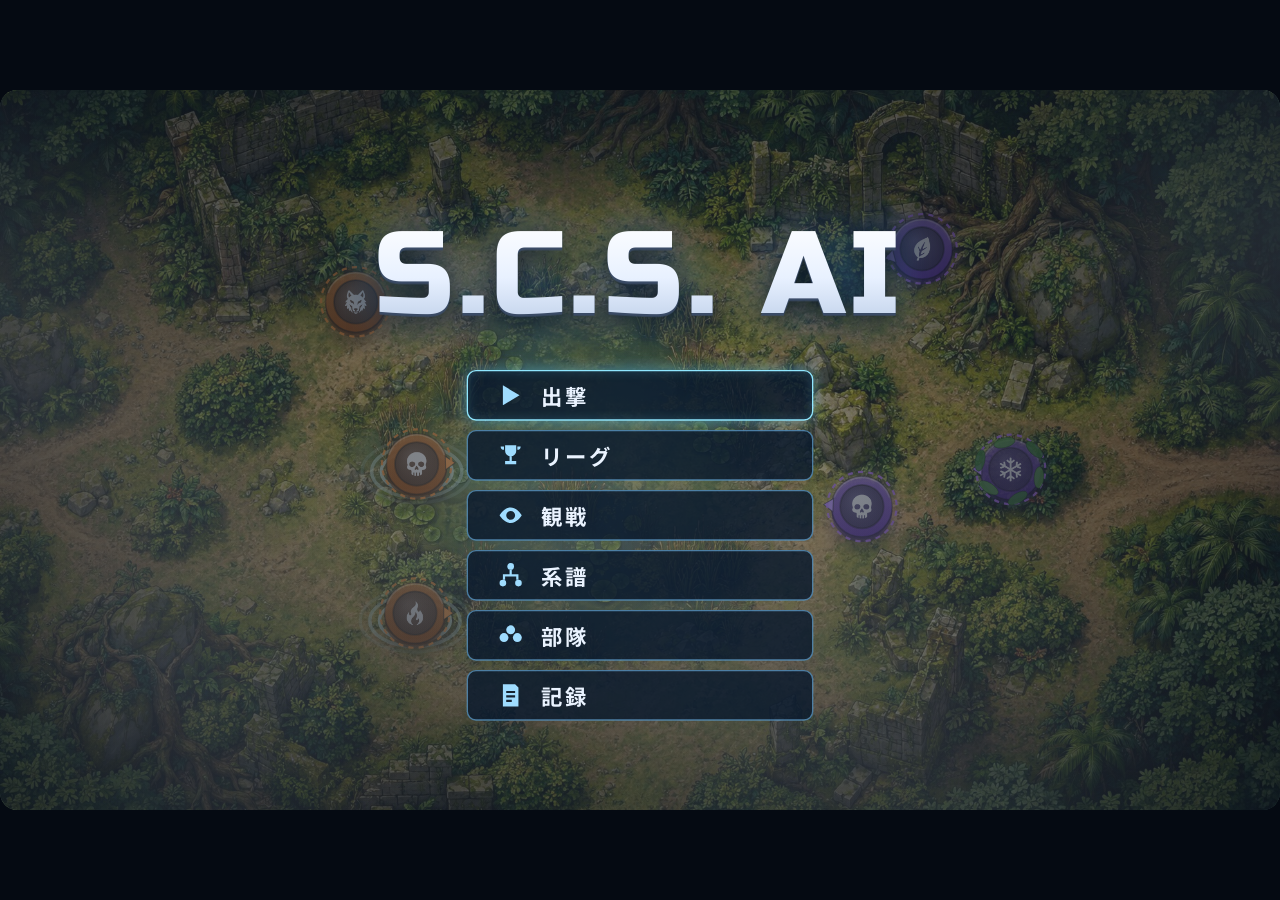
==== index.html @ 1fdadc99 "v2: 画面の検品（士気の欄の切れ・リーグに戻った時のスクロール・出撃準備にタイトルへ）build 1012o Co-Authored-By: Claude Fable 5.1 <noreply@an" ====
<!doctype html>
<html lang="ja">
<!-- 自動生成：tools/make_root.js（元は v2/index.html）。直接直さない -->
<head>
<meta charset="utf-8">
<script>if (/[?&]r=/.test(location.search)) location.replace("classic.html" + location.search);</script>
<base href="v2/">
<link rel="manifest" href="../manifest.webmanifest">
<meta name="viewport" content="width=device-width,initial-scale=1">
<title>S.C.S. AI</title>
<!-- v2（Obsidian [[v2ゲーム設計]]）。戦闘エンジンは js/squad3.js（旧版の js/squad.js から分けた v2 用。Obsidian [[AI思考エンジン設計]]） -->
<link rel="preconnect" href="https://fonts.googleapis.com">
<link rel="preconnect" href="https://fonts.gstatic.com" crossorigin>
<link rel="stylesheet" href="https://fonts.googleapis.com/css2?family=Russo+One&family=Noto+Sans+JP:wght@500;700;900&display=swap" media="print" onload="this.media='all'">
<link rel="stylesheet" href="v2.css?b=1012o">
</head>
<body>
<div id="stage">

  <!-- タイトル -->
  <section id="scTitle" class="sc on">
    <canvas class="cv-full" id="cvTitle"></canvas>
    <div class="dim"></div>
    <div class="t-logo">S.C.S. AI</div>
    <nav class="t-menu">
      <button class="mbtn hot" data-go="prep"><span class="ic ic-go"></span>出撃</button>
      <button class="mbtn" data-go="league"><span class="ic ic-league"></span>リーグ</button>
      <button class="mbtn" data-go="spec"><span class="ic ic-eye"></span>観戦</button>
      <button class="mbtn" data-go="line"><span class="ic ic-line"></span>系譜</button>
      <button class="mbtn" data-go="squad"><span class="ic ic-squad"></span>部隊</button>
      <button class="mbtn" data-go="records"><span class="ic ic-rec"></span>記録</button>
    </nav>
  </section>

  <!-- 部隊 -->
  <section id="scSquad" class="sc">
    <div class="bgmap"></div>
    <header class="hd"><span class="hd-logo">S.C.S. AI</span><span class="hd-title">部隊</span></header>
    <div class="sq-cards" id="sqCards"></div>
    <div class="foot">
      <button class="btn" data-go="title">タイトルへ</button>
      <button class="btn hot" id="sqNext" data-go="prep">出撃準備へ</button>
    </div>
  </section>

  <!-- 性格を決める（キービジュ案8-1＋8-2の一行） -->
  <section id="scEdit" class="sc">
    <div class="bgmap"></div>
    <header class="hd"><span class="hd-logo">S.C.S. AI</span></header>
    <div class="pnl ed-left">
      <canvas id="cvCore"></canvas>
      <button class="emb-btn" id="edEmb" title="紋章"><svg viewBox="0 0 48 48"><path d="M24 6 L39 12 V24 C39 33 32 39 24 42 C16 39 9 33 9 24 V12 Z"/><path d="M17 24 L22 29 L31 19"/></svg></button>
      <div class="emb-pick" id="edPick"></div>
      <input class="ed-name" id="edName" maxlength="10" spellcheck="false" autocomplete="off">
      <div class="ed-body">
        <div class="ed-hp"><span>HP</span><b id="edHp">0</b></div>
        <div class="ed-weaps weaps" id="edWeaps"></div>
      </div>
    </div>
    <div class="pnl ed-right" id="edRows"></div>
    <div class="foot foot-ed"><button class="btn" data-go="squad">部隊へ戻る</button></div>
  </section>

  <!-- 出撃準備 -->
  <section id="scPrep" class="sc">
    <div class="bgmap"></div>
    <header class="hd"><span class="hd-logo">S.C.S. AI</span><span class="hd-title">出撃準備</span></header>
    <div class="pnl pr-list" id="rvList"></div>
    <div class="pnl pr-detail">
      <div class="rv-head"><div class="rv-name" id="rvName"></div><div class="rv-rec" id="rvRec"></div></div>
      <div class="rv-flavor" id="rvFlavor"></div>
      <div class="rv-tokens" id="rvTokens"></div>
      <div class="rv-scout" id="rvScout"></div>
      <div class="pr-row pr-arena"><div class="pr-lbl">戦場</div><div class="acards" id="pArena"></div></div>
      <div class="pr-row pr-form"><div class="pr-lbl">隊形</div><div class="chips fchips" id="pForm"></div><div class="place" id="pPlace"></div></div>
    </div>
    <div class="foot">
      <button class="btn" data-go="title">タイトルへ</button>
      <button class="btn" data-go="squad">部隊へ</button>
      <button class="btn hot big" id="pGo">送り出す</button>
    </div>
  </section>

  <!-- リーグ（あなた＋ライバル7部隊の総当たり）-->
  <section id="scLeague" class="sc">
    <div class="bgmap"></div>
    <header class="hd"><span class="hd-logo">S.C.S. AI</span><span class="hd-title">リーグ</span><span class="lg-season" id="lgSeason"></span></header>
    <div class="pnl lg-table" id="lgTable"></div>
    <div class="pnl lg-side" id="lgSide"></div>
    <div class="foot">
      <button class="btn" data-go="title">タイトルへ</button>
      <button class="btn" data-go="squad">部隊へ</button>
      <button class="btn hot big" id="lgGo">試合へ</button>
    </div>
  </section>

  <!-- 系譜（12体の世代交代を眺める）-->
  <section id="scLine" class="sc">
    <div class="bgmap"></div>
    <header class="hd"><span class="hd-logo">S.C.S. AI</span><span class="hd-title">系譜</span><span class="ln-gen" id="lnGen"></span></header>
    <div class="pnl ln-tree" id="lnTree"><canvas id="cvTree"></canvas><div class="ln-pop" id="lnPop"></div></div>
    <div class="pnl ln-blood" id="lnBlood"></div>
    <div class="foot">
      <button class="btn" data-go="title">タイトルへ</button>
      <button class="btn sm" id="lnReset">最初から</button>
      <button class="btn sm" id="lnFive">×5</button>
      <button class="btn hot big" id="lnNext">次の世代へ</button>
    </div>
  </section>

  <!-- 観戦の準備（ライバル同士・記録に残らない）-->
  <section id="scSpec" class="sc">
    <div class="bgmap"></div>
    <header class="hd"><span class="hd-logo">S.C.S. AI</span><span class="hd-title">観戦</span></header>
    <div class="pnl sp-side sp-a" id="spA"></div>
    <div class="sp-vs">VS</div>
    <div class="pnl sp-side sp-b" id="spB"></div>
    <div class="pnl sp-opt">
      <div class="pr-lbl">戦場</div><div class="acards sp-arenas" id="sArena"></div>
    </div>
    <div class="foot">
      <button class="btn" data-go="title">タイトルへ</button>
      <button class="btn hot big" id="sGo">観戦する</button>
    </div>
  </section>

  <!-- 観戦 -->
  <section id="scWatch" class="sc">
    <div class="w-side"></div>
    <canvas id="cvWatch"></canvas>
    <div class="glass"></div>
    <header class="w-logo"><div class="w-logo-main">S.C.S. AI</div></header>
    <div class="pnl w-battle"><div class="w-vs" id="wVs"></div><div class="w-sub" id="wSub"></div></div>
    <div class="pnl w-hud"><div class="hu-turn">ターン<b id="cT">0</b></div><div class="hu-row" id="huP"></div><div class="hu-row" id="huC"></div></div>
    <div class="pnl w-mini"><canvas id="cvMini"></canvas></div>
    <div class="pnl w-btns">
      <button id="wPause" class="bt bt-cyan" title="一時停止"><svg viewBox="0 0 48 48"><path id="icPause" d="M17 13 V35 M31 13 V35"/></svg></button>
      <button id="wSpeed" class="bt bt-red" title="速度"><span id="wSpd">×1</span></button>
      <button id="wBub" class="bt bt-blue on" title="吹き出し"><svg viewBox="0 0 48 48"><path d="M10 12 H38 V30 H24 L16 37 V30 H10 Z"/><path d="M20 19 H28 M24 19 V24"/></svg></button>
      <button id="wFocus" class="bt bt-ice" title="注目を切り替える"><svg viewBox="0 0 48 48"><circle cx="24" cy="24" r="11"/><path d="M24 6 V14 M24 34 V42 M6 24 H14 M34 24 H42"/></svg></button>
      <button id="wSkip" class="bt bt-gold" title="結果へ"><svg viewBox="0 0 48 48"><path d="M12 13 L26 24 L12 35 Z M26 13 L40 24 L26 35 Z"/></svg></button>
    </div>
    <div class="pnl w-focus">
      <div class="tk tk-lg" id="fTk"><img alt=""></div>
      <div class="f-mid">
        <div class="f-name"><span id="fName">—</span><small id="fWord"></small></div>
        <div class="bar"><i class="hp" id="fHp"></i><em id="fHpT"></em></div>
        <div class="f-why" id="fWhy"></div>
      </div>
      <div class="f-act" id="fAct">待機</div>
    </div>
    <div class="pnl w-think" id="wThink"></div>
    <div class="w-end" id="wEnd"><div class="w-end-main" id="wEndMain"></div></div>
  </section>

  <!-- 結果とハイライト -->
  <section id="scResult" class="sc">
    <div class="bgmap"></div>
    <header class="hd"><span class="hd-logo">S.C.S. AI</span></header>
    <div class="rs-banner" id="rsBanner"></div>
    <div class="rs-verdict" id="rsVerdict"></div>
    <div class="rs-cards" id="rsCards"></div>
    <div class="pnl rs-strip" id="rsStrip"></div>
    <div class="pnl rs-after" id="rsAfter"></div>
    <div class="foot">
      <button class="btn" data-go="title">タイトルへ</button>
      <button class="btn" data-go="squad">部隊へ</button>
      <button class="btn hot" id="rsAgain">もう一度</button>
    </div>
  </section>

  <!-- なぜ、そう動いた？ -->
  <section id="scWhy" class="sc">
    <div class="bgmap"></div>
    <header class="hd why-hd"><span class="why-bar"></span><span class="why-title">なぜ、そう動いた？</span><span class="hd-logo r">S.C.S. AI</span></header>
    <div class="pnl why-map"><canvas id="cvWhy"></canvas></div>
    <div class="pnl why-side" id="whySide"></div>
    <div class="pnl why-tl">
      <button class="bt bt-cyan sm" id="whyPlay"><svg viewBox="0 0 48 48"><path id="icWhyPlay" d="M16 12 L36 24 L16 36 Z"/></svg></button>
      <input type="range" id="whyRange" min="0" max="1" value="0">
      <div class="why-turn" id="whyTurn"></div>
      <button class="btn" id="whyBack">結果へ戻る</button>
    </div>
  </section>

  <!-- 記録 -->
  <section id="scRecords" class="sc">
    <div class="bgmap"></div>
    <header class="hd"><span class="hd-logo">S.C.S. AI</span><span class="hd-title">記録</span></header>
    <div class="pnl rec-table" id="recTable"></div>
    <div class="foot"><button class="btn" data-go="title">タイトルへ</button></div>
  </section>

</div>

<script src="../js/rng.js"></script>
<script src="../js/data.js"></script>
<script src="../js/derive.js"></script>
<script src="js/squad3.js?b=1012o"></script>
<script src="js/world.js?b=1012o"></script>
<script src="js/store.js?b=1012o"></script>
<script src="js/board.js?b=1012o"></script>
<script src="js/runner.js?b=1012o"></script>
<script src="js/insight.js?b=1012o"></script>
<script src="js/mind.js?b=1012o"></script>
<script src="js/league.js?b=1012o"></script>
<script src="js/lineage2.js?b=1012o"></script>
<script src="js/app.js?b=1012o"></script>
<script>if ("serviceWorker" in navigator && /^https?:/.test(location.protocol)) navigator.serviceWorker.register("../sw.js", { scope: "../" }).catch(function () {});</script>
</body>
</html>
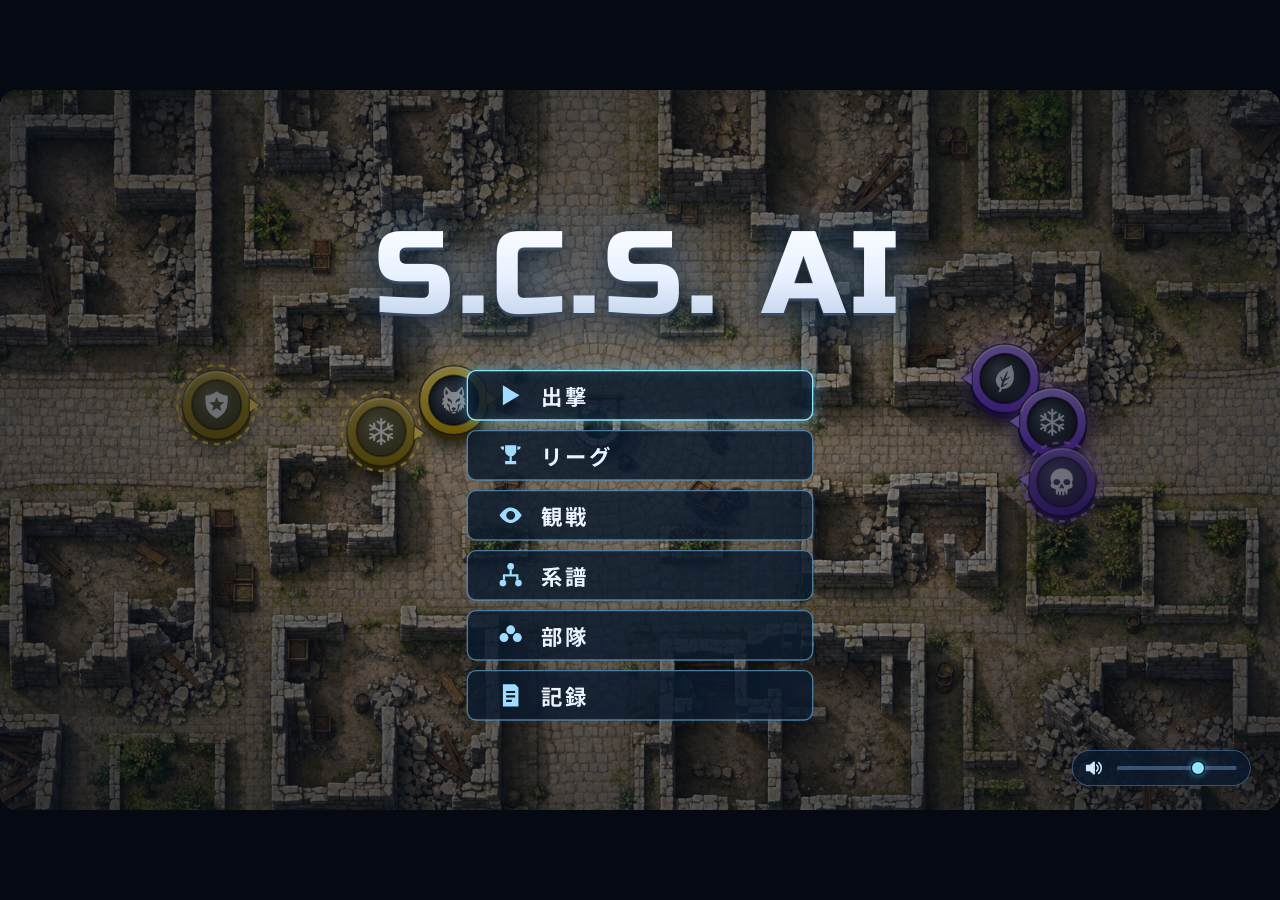
==== commit 468c8f31: "v2: 曲とジングルの再生の仕組み（画面ごとの曲・戦場ごとの観戦曲・結果のジングル・音量）build 1012p Co-Authored-By: Claude Fable 5.1 <noreply@a" ====
--- a/index.html
+++ b/index.html
@@ -12,7 +12,7 @@
 <link rel="preconnect" href="https://fonts.googleapis.com">
 <link rel="preconnect" href="https://fonts.gstatic.com" crossorigin>
 <link rel="stylesheet" href="https://fonts.googleapis.com/css2?family=Russo+One&family=Noto+Sans+JP:wght@500;700;900&display=swap" media="print" onload="this.media='all'">
-<link rel="stylesheet" href="v2.css?b=1012o">
+<link rel="stylesheet" href="v2.css?b=1012p">
 </head>
 <body>
 <div id="stage">
@@ -30,6 +30,10 @@
       <button class="mbtn" data-go="squad"><span class="ic ic-squad"></span>部隊</button>
       <button class="mbtn" data-go="records"><span class="ic ic-rec"></span>記録</button>
     </nav>
+    <div class="t-vol" id="tVol">
+      <button class="vmute" id="volMute" aria-label="音量"><svg viewBox="0 0 24 24" width="30" height="30"><path class="vsp" d="M4 9v6h4l5 4V5L8 9H4z"/><path class="vw1" d="M16 8.5a4.5 4.5 0 0 1 0 7"/><path class="vw2" d="M18.5 5.5a8.5 8.5 0 0 1 0 13"/><path class="vx" d="M16 9l5 6M21 9l-5 6"/></svg></button>
+      <input type="range" id="volRange" min="0" max="100" step="1">
+    </div>
   </section>
 
   <!-- 部隊 -->
@@ -196,16 +200,17 @@
 <script src="../js/rng.js"></script>
 <script src="../js/data.js"></script>
 <script src="../js/derive.js"></script>
-<script src="js/squad3.js?b=1012o"></script>
-<script src="js/world.js?b=1012o"></script>
-<script src="js/store.js?b=1012o"></script>
-<script src="js/board.js?b=1012o"></script>
-<script src="js/runner.js?b=1012o"></script>
-<script src="js/insight.js?b=1012o"></script>
-<script src="js/mind.js?b=1012o"></script>
-<script src="js/league.js?b=1012o"></script>
-<script src="js/lineage2.js?b=1012o"></script>
-<script src="js/app.js?b=1012o"></script>
+<script src="js/squad3.js?b=1012p"></script>
+<script src="js/world.js?b=1012p"></script>
+<script src="js/store.js?b=1012p"></script>
+<script src="js/audio.js?b=1012p"></script>
+<script src="js/board.js?b=1012p"></script>
+<script src="js/runner.js?b=1012p"></script>
+<script src="js/insight.js?b=1012p"></script>
+<script src="js/mind.js?b=1012p"></script>
+<script src="js/league.js?b=1012p"></script>
+<script src="js/lineage2.js?b=1012p"></script>
+<script src="js/app.js?b=1012p"></script>
 <script>if ("serviceWorker" in navigator && /^https?:/.test(location.protocol)) navigator.serviceWorker.register("../sw.js", { scope: "../" }).catch(function () {});</script>
 </body>
 </html>
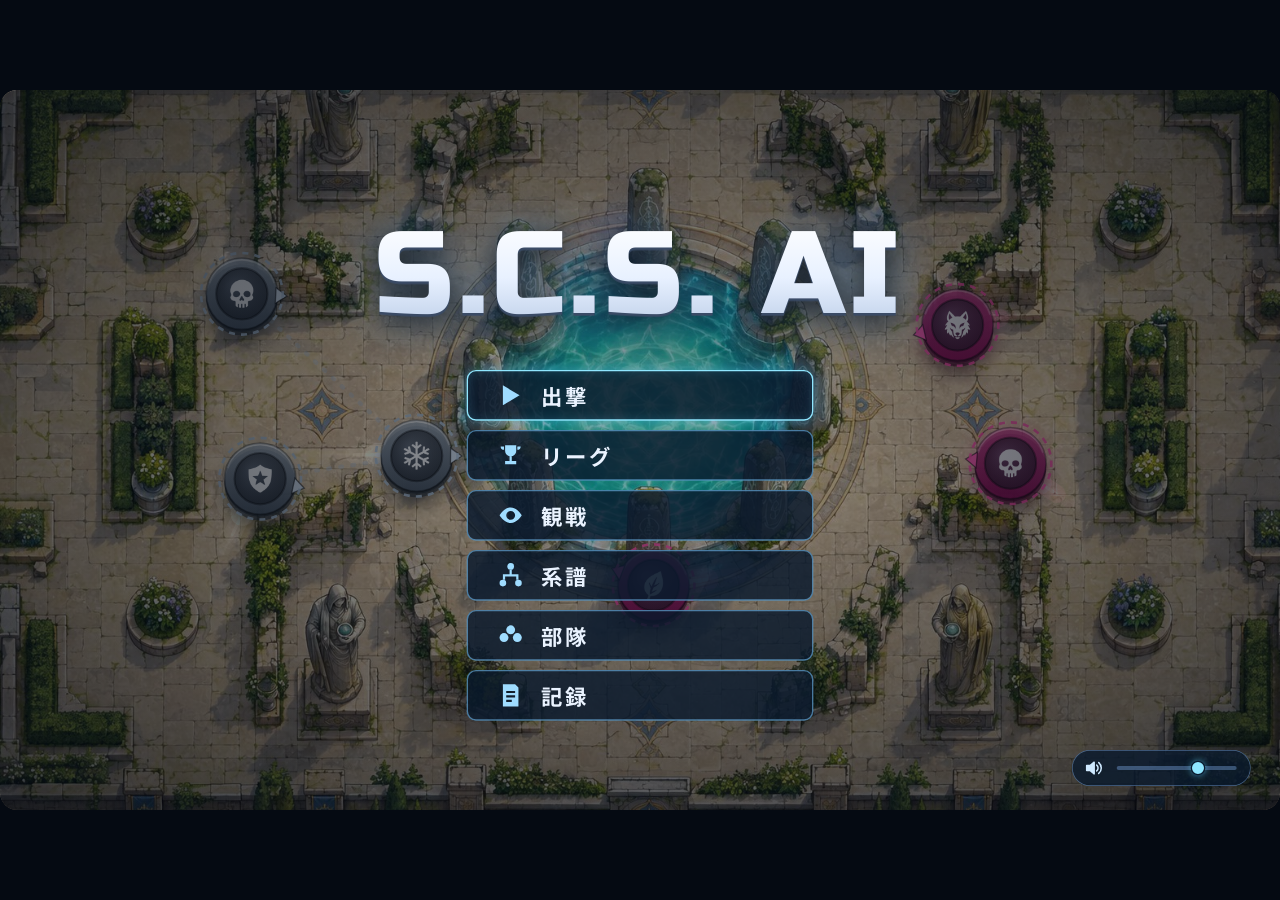
==== commit 235dbac7: "v2: 曲11本を同梱（音楽生成・Suno）＋端の検品の直し（札を左右に逃がす・信頼の文・隊長自身の見どころ）build 1012q Co-Authored-By: Claude Fable 5.1 " ====
--- a/index.html
+++ b/index.html
@@ -12,7 +12,7 @@
 <link rel="preconnect" href="https://fonts.googleapis.com">
 <link rel="preconnect" href="https://fonts.gstatic.com" crossorigin>
 <link rel="stylesheet" href="https://fonts.googleapis.com/css2?family=Russo+One&family=Noto+Sans+JP:wght@500;700;900&display=swap" media="print" onload="this.media='all'">
-<link rel="stylesheet" href="v2.css?b=1012p">
+<link rel="stylesheet" href="v2.css?b=1012q">
 </head>
 <body>
 <div id="stage">
@@ -200,17 +200,17 @@
 <script src="../js/rng.js"></script>
 <script src="../js/data.js"></script>
 <script src="../js/derive.js"></script>
-<script src="js/squad3.js?b=1012p"></script>
-<script src="js/world.js?b=1012p"></script>
-<script src="js/store.js?b=1012p"></script>
-<script src="js/audio.js?b=1012p"></script>
-<script src="js/board.js?b=1012p"></script>
-<script src="js/runner.js?b=1012p"></script>
-<script src="js/insight.js?b=1012p"></script>
-<script src="js/mind.js?b=1012p"></script>
-<script src="js/league.js?b=1012p"></script>
-<script src="js/lineage2.js?b=1012p"></script>
-<script src="js/app.js?b=1012p"></script>
+<script src="js/squad3.js?b=1012q"></script>
+<script src="js/world.js?b=1012q"></script>
+<script src="js/store.js?b=1012q"></script>
+<script src="js/audio.js?b=1012q"></script>
+<script src="js/board.js?b=1012q"></script>
+<script src="js/runner.js?b=1012q"></script>
+<script src="js/insight.js?b=1012q"></script>
+<script src="js/mind.js?b=1012q"></script>
+<script src="js/league.js?b=1012q"></script>
+<script src="js/lineage2.js?b=1012q"></script>
+<script src="js/app.js?b=1012q"></script>
 <script>if ("serviceWorker" in navigator && /^https?:/.test(location.protocol)) navigator.serviceWorker.register("../sw.js", { scope: "../" }).catch(function () {});</script>
 </body>
 </html>
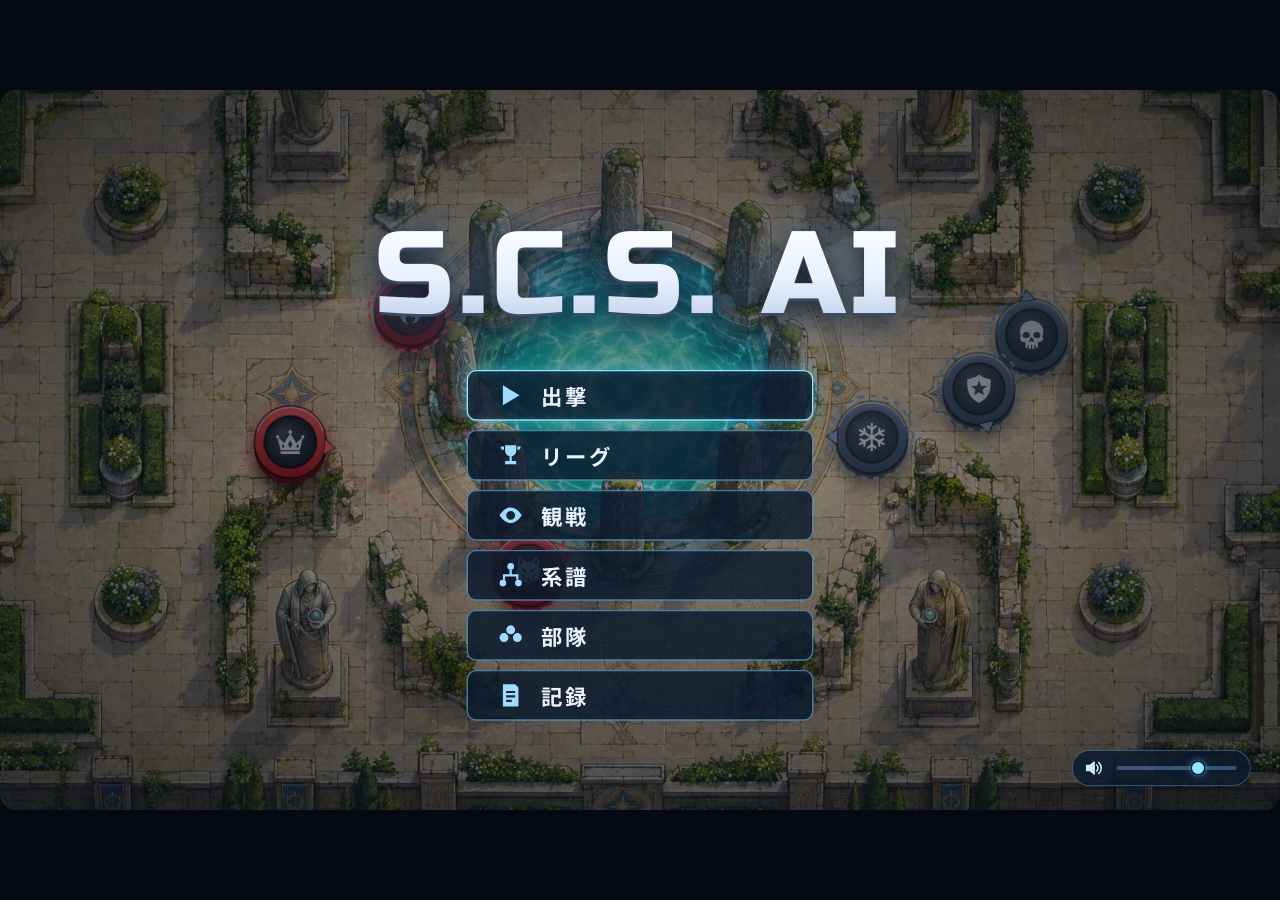
==== commit 245452c5: "v2: 作り手12人と部隊24（第5段 5a+5b・出撃準備/観戦/記録を作り手ごとに）build 1012r Co-Authored-By: Claude Fable 5.1 <noreply@an" ====
--- a/index.html
+++ b/index.html
@@ -12,7 +12,7 @@
 <link rel="preconnect" href="https://fonts.googleapis.com">
 <link rel="preconnect" href="https://fonts.gstatic.com" crossorigin>
 <link rel="stylesheet" href="https://fonts.googleapis.com/css2?family=Russo+One&family=Noto+Sans+JP:wght@500;700;900&display=swap" media="print" onload="this.media='all'">
-<link rel="stylesheet" href="v2.css?b=1012q">
+<link rel="stylesheet" href="v2.css?b=1012r">
 </head>
 <body>
 <div id="stage">
@@ -72,6 +72,7 @@
     <div class="pnl pr-list" id="rvList"></div>
     <div class="pnl pr-detail">
       <div class="rv-head"><div class="rv-name" id="rvName"></div><div class="rv-rec" id="rvRec"></div></div>
+      <div class="rv-maker" id="rvMaker"></div>
       <div class="rv-flavor" id="rvFlavor"></div>
       <div class="rv-tokens" id="rvTokens"></div>
       <div class="rv-scout" id="rvScout"></div>
@@ -200,17 +201,18 @@
 <script src="../js/rng.js"></script>
 <script src="../js/data.js"></script>
 <script src="../js/derive.js"></script>
-<script src="js/squad3.js?b=1012q"></script>
-<script src="js/world.js?b=1012q"></script>
-<script src="js/store.js?b=1012q"></script>
-<script src="js/audio.js?b=1012q"></script>
-<script src="js/board.js?b=1012q"></script>
-<script src="js/runner.js?b=1012q"></script>
-<script src="js/insight.js?b=1012q"></script>
-<script src="js/mind.js?b=1012q"></script>
-<script src="js/league.js?b=1012q"></script>
-<script src="js/lineage2.js?b=1012q"></script>
-<script src="js/app.js?b=1012q"></script>
+<script src="js/squad3.js?b=1012r"></script>
+<script src="js/makers.js?b=1012r"></script>
+<script src="js/world.js?b=1012r"></script>
+<script src="js/store.js?b=1012r"></script>
+<script src="js/audio.js?b=1012r"></script>
+<script src="js/board.js?b=1012r"></script>
+<script src="js/runner.js?b=1012r"></script>
+<script src="js/insight.js?b=1012r"></script>
+<script src="js/mind.js?b=1012r"></script>
+<script src="js/league.js?b=1012r"></script>
+<script src="js/lineage2.js?b=1012r"></script>
+<script src="js/app.js?b=1012r"></script>
 <script>if ("serviceWorker" in navigator && /^https?:/.test(location.protocol)) navigator.serviceWorker.register("../sw.js", { scope: "../" }).catch(function () {});</script>
 </body>
 </html>
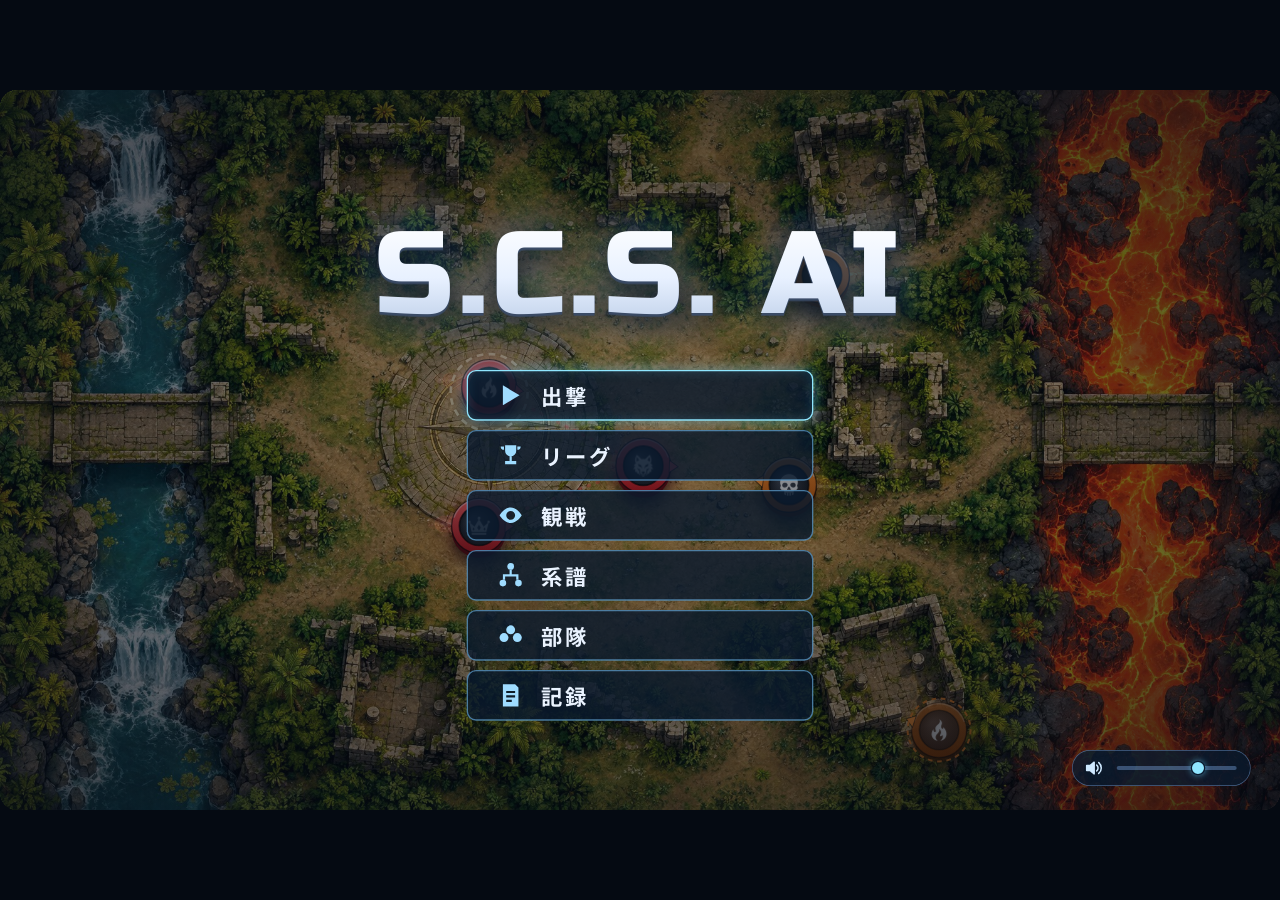
==== commit 82f963b8: "v2: シーズン中は部隊の性格を固定（最初の試合でシーズンの部隊を記録・リーグと結果の「部隊へ」を隠す）build 1012s 本人「リーグ戦で性格を途中変更できるのは絶対ダメ」（Obsidian v" ====
--- a/index.html
+++ b/index.html
@@ -12,7 +12,7 @@
 <link rel="preconnect" href="https://fonts.googleapis.com">
 <link rel="preconnect" href="https://fonts.gstatic.com" crossorigin>
 <link rel="stylesheet" href="https://fonts.googleapis.com/css2?family=Russo+One&family=Noto+Sans+JP:wght@500;700;900&display=swap" media="print" onload="this.media='all'">
-<link rel="stylesheet" href="v2.css?b=1012r">
+<link rel="stylesheet" href="v2.css?b=1012s">
 </head>
 <body>
 <div id="stage">
@@ -94,7 +94,7 @@
     <div class="pnl lg-side" id="lgSide"></div>
     <div class="foot">
       <button class="btn" data-go="title">タイトルへ</button>
-      <button class="btn" data-go="squad">部隊へ</button>
+      <button class="btn" data-go="squad" id="lgSquad">部隊へ</button>
       <button class="btn hot big" id="lgGo">試合へ</button>
     </div>
   </section>
@@ -169,7 +169,7 @@
     <div class="pnl rs-after" id="rsAfter"></div>
     <div class="foot">
       <button class="btn" data-go="title">タイトルへ</button>
-      <button class="btn" data-go="squad">部隊へ</button>
+      <button class="btn" data-go="squad" id="rsSquad">部隊へ</button>
       <button class="btn hot" id="rsAgain">もう一度</button>
     </div>
   </section>
@@ -201,18 +201,18 @@
 <script src="../js/rng.js"></script>
 <script src="../js/data.js"></script>
 <script src="../js/derive.js"></script>
-<script src="js/squad3.js?b=1012r"></script>
-<script src="js/makers.js?b=1012r"></script>
-<script src="js/world.js?b=1012r"></script>
-<script src="js/store.js?b=1012r"></script>
-<script src="js/audio.js?b=1012r"></script>
-<script src="js/board.js?b=1012r"></script>
-<script src="js/runner.js?b=1012r"></script>
-<script src="js/insight.js?b=1012r"></script>
-<script src="js/mind.js?b=1012r"></script>
-<script src="js/league.js?b=1012r"></script>
-<script src="js/lineage2.js?b=1012r"></script>
-<script src="js/app.js?b=1012r"></script>
+<script src="js/squad3.js?b=1012s"></script>
+<script src="js/makers.js?b=1012s"></script>
+<script src="js/world.js?b=1012s"></script>
+<script src="js/store.js?b=1012s"></script>
+<script src="js/audio.js?b=1012s"></script>
+<script src="js/board.js?b=1012s"></script>
+<script src="js/runner.js?b=1012s"></script>
+<script src="js/insight.js?b=1012s"></script>
+<script src="js/mind.js?b=1012s"></script>
+<script src="js/league.js?b=1012s"></script>
+<script src="js/lineage2.js?b=1012s"></script>
+<script src="js/app.js?b=1012s"></script>
 <script>if ("serviceWorker" in navigator && /^https?:/.test(location.protocol)) navigator.serviceWorker.register("../sw.js", { scope: "../" }).catch(function () {});</script>
 </body>
 </html>
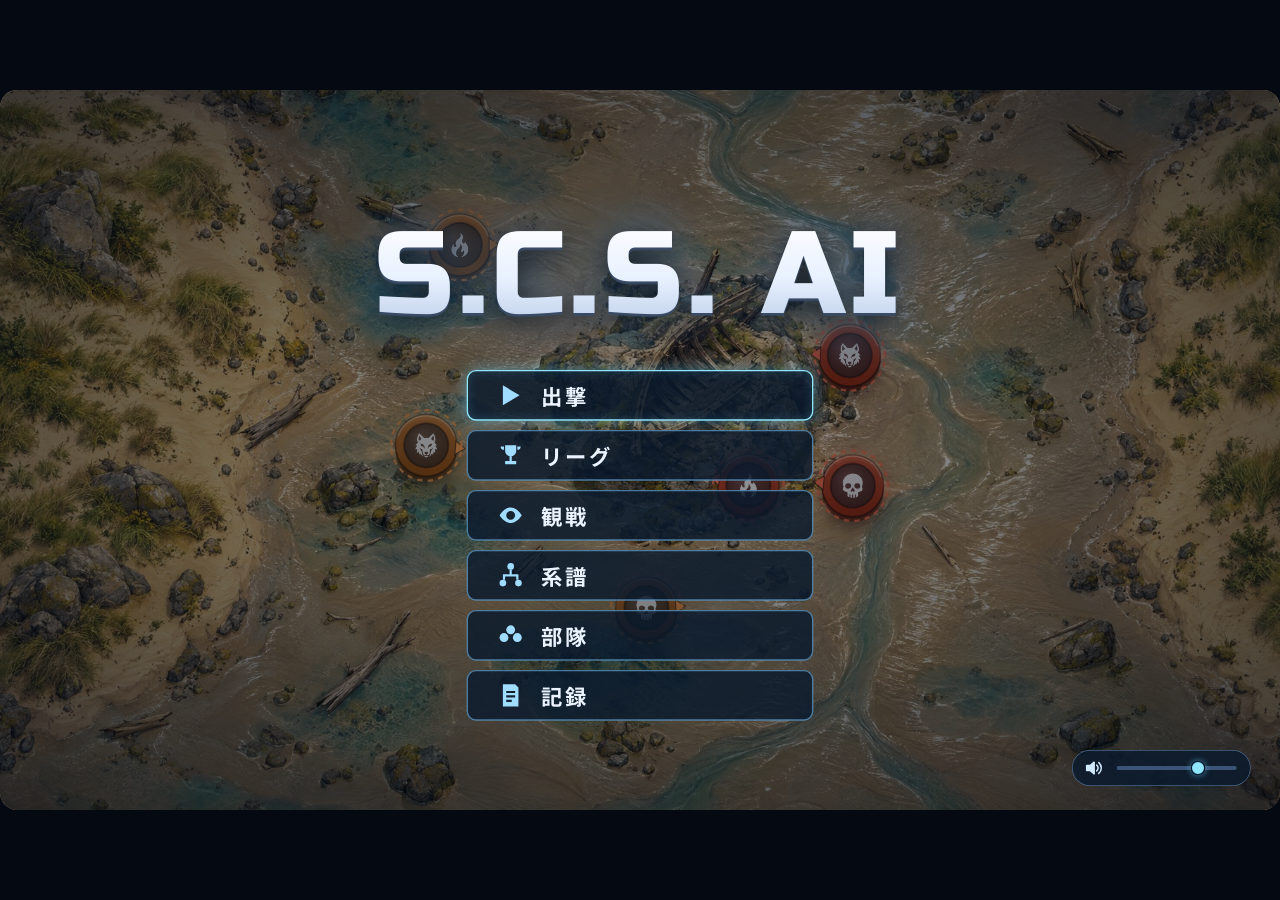
==== commit 3a0fd9da: "v2: 隊長の作戦（第6段 6a：指揮の型・方針・隊形の制限・相手の隊長も作戦を持つ）build 1012t 本人「リーダーが試合前に指示や方針を出せるように。選べる方針、陣形、連携、システムはリーダ" ====
--- a/index.html
+++ b/index.html
@@ -12,7 +12,7 @@
 <link rel="preconnect" href="https://fonts.googleapis.com">
 <link rel="preconnect" href="https://fonts.gstatic.com" crossorigin>
 <link rel="stylesheet" href="https://fonts.googleapis.com/css2?family=Russo+One&family=Noto+Sans+JP:wght@500;700;900&display=swap" media="print" onload="this.media='all'">
-<link rel="stylesheet" href="v2.css?b=1012s">
+<link rel="stylesheet" href="v2.css?b=1012t">
 </head>
 <body>
 <div id="stage">
@@ -77,6 +77,7 @@
       <div class="rv-tokens" id="rvTokens"></div>
       <div class="rv-scout" id="rvScout"></div>
       <div class="pr-row pr-arena"><div class="pr-lbl">戦場</div><div class="acards" id="pArena"></div></div>
+      <div class="pr-row pr-plan"><div class="pr-lbl">作戦</div><div class="plan" id="pPlan"></div></div>
       <div class="pr-row pr-form"><div class="pr-lbl">隊形</div><div class="chips fchips" id="pForm"></div><div class="place" id="pPlace"></div></div>
     </div>
     <div class="foot">
@@ -201,18 +202,19 @@
 <script src="../js/rng.js"></script>
 <script src="../js/data.js"></script>
 <script src="../js/derive.js"></script>
-<script src="js/squad3.js?b=1012s"></script>
-<script src="js/makers.js?b=1012s"></script>
-<script src="js/world.js?b=1012s"></script>
-<script src="js/store.js?b=1012s"></script>
-<script src="js/audio.js?b=1012s"></script>
-<script src="js/board.js?b=1012s"></script>
-<script src="js/runner.js?b=1012s"></script>
-<script src="js/insight.js?b=1012s"></script>
-<script src="js/mind.js?b=1012s"></script>
-<script src="js/league.js?b=1012s"></script>
-<script src="js/lineage2.js?b=1012s"></script>
-<script src="js/app.js?b=1012s"></script>
+<script src="js/squad3.js?b=1012t"></script>
+<script src="js/makers.js?b=1012t"></script>
+<script src="js/world.js?b=1012t"></script>
+<script src="js/plan.js?b=1012t"></script>
+<script src="js/store.js?b=1012t"></script>
+<script src="js/audio.js?b=1012t"></script>
+<script src="js/board.js?b=1012t"></script>
+<script src="js/runner.js?b=1012t"></script>
+<script src="js/insight.js?b=1012t"></script>
+<script src="js/mind.js?b=1012t"></script>
+<script src="js/league.js?b=1012t"></script>
+<script src="js/lineage2.js?b=1012t"></script>
+<script src="js/app.js?b=1012t"></script>
 <script>if ("serviceWorker" in navigator && /^https?:/.test(location.protocol)) navigator.serviceWorker.register("../sw.js", { scope: "../" }).catch(function () {});</script>
 </body>
 </html>
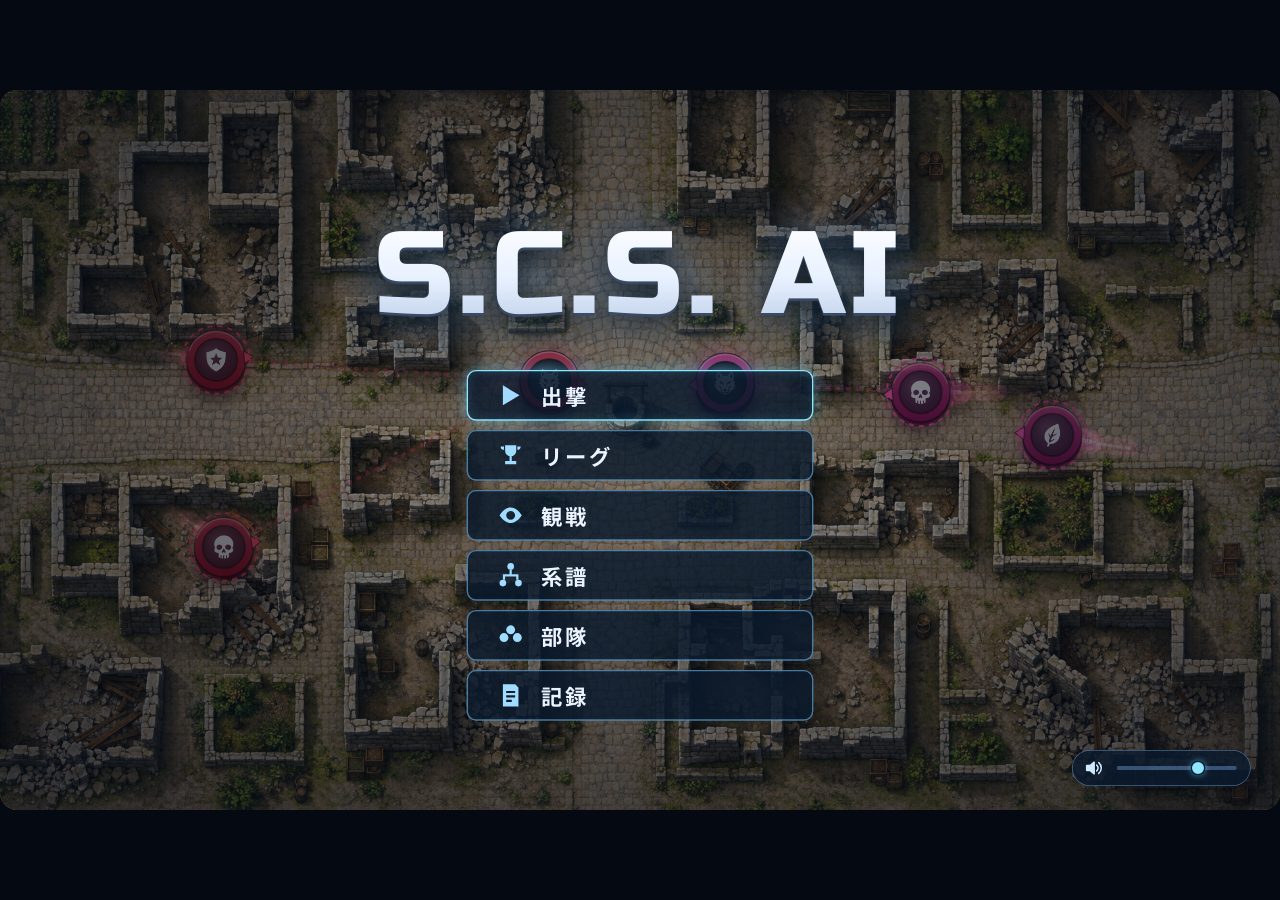
==== commit 22dc0087: "v2: 作戦を細かく（狙い・間合い・退き時・駒ごとの役目・連携・隊形を作戦の中へ）＋効き方を強く（第6段 6b）build 1012u 本人「結構細かく選べるようにしたいし、これによる戦闘影響もしっか" ====
--- a/index.html
+++ b/index.html
@@ -12,7 +12,7 @@
 <link rel="preconnect" href="https://fonts.googleapis.com">
 <link rel="preconnect" href="https://fonts.gstatic.com" crossorigin>
 <link rel="stylesheet" href="https://fonts.googleapis.com/css2?family=Russo+One&family=Noto+Sans+JP:wght@500;700;900&display=swap" media="print" onload="this.media='all'">
-<link rel="stylesheet" href="v2.css?b=1012t">
+<link rel="stylesheet" href="v2.css?b=1012u">
 </head>
 <body>
 <div id="stage">
@@ -74,11 +74,9 @@
       <div class="rv-head"><div class="rv-name" id="rvName"></div><div class="rv-rec" id="rvRec"></div></div>
       <div class="rv-maker" id="rvMaker"></div>
       <div class="rv-flavor" id="rvFlavor"></div>
-      <div class="rv-tokens" id="rvTokens"></div>
-      <div class="rv-scout" id="rvScout"></div>
+      <div class="rv-mid"><div class="rv-tokens" id="rvTokens"></div><div class="rv-scout" id="rvScout"></div></div>
       <div class="pr-row pr-arena"><div class="pr-lbl">戦場</div><div class="acards" id="pArena"></div></div>
       <div class="pr-row pr-plan"><div class="pr-lbl">作戦</div><div class="plan" id="pPlan"></div></div>
-      <div class="pr-row pr-form"><div class="pr-lbl">隊形</div><div class="chips fchips" id="pForm"></div><div class="place" id="pPlace"></div></div>
     </div>
     <div class="foot">
       <button class="btn" data-go="title">タイトルへ</button>
@@ -202,19 +200,19 @@
 <script src="../js/rng.js"></script>
 <script src="../js/data.js"></script>
 <script src="../js/derive.js"></script>
-<script src="js/squad3.js?b=1012t"></script>
-<script src="js/makers.js?b=1012t"></script>
-<script src="js/world.js?b=1012t"></script>
-<script src="js/plan.js?b=1012t"></script>
-<script src="js/store.js?b=1012t"></script>
-<script src="js/audio.js?b=1012t"></script>
-<script src="js/board.js?b=1012t"></script>
-<script src="js/runner.js?b=1012t"></script>
-<script src="js/insight.js?b=1012t"></script>
-<script src="js/mind.js?b=1012t"></script>
-<script src="js/league.js?b=1012t"></script>
-<script src="js/lineage2.js?b=1012t"></script>
-<script src="js/app.js?b=1012t"></script>
+<script src="js/squad3.js?b=1012u"></script>
+<script src="js/makers.js?b=1012u"></script>
+<script src="js/world.js?b=1012u"></script>
+<script src="js/plan.js?b=1012u"></script>
+<script src="js/store.js?b=1012u"></script>
+<script src="js/audio.js?b=1012u"></script>
+<script src="js/board.js?b=1012u"></script>
+<script src="js/runner.js?b=1012u"></script>
+<script src="js/insight.js?b=1012u"></script>
+<script src="js/mind.js?b=1012u"></script>
+<script src="js/league.js?b=1012u"></script>
+<script src="js/lineage2.js?b=1012u"></script>
+<script src="js/app.js?b=1012u"></script>
 <script>if ("serviceWorker" in navigator && /^https?:/.test(location.protocol)) navigator.serviceWorker.register("../sw.js", { scope: "../" }).catch(function () {});</script>
 </body>
 </html>
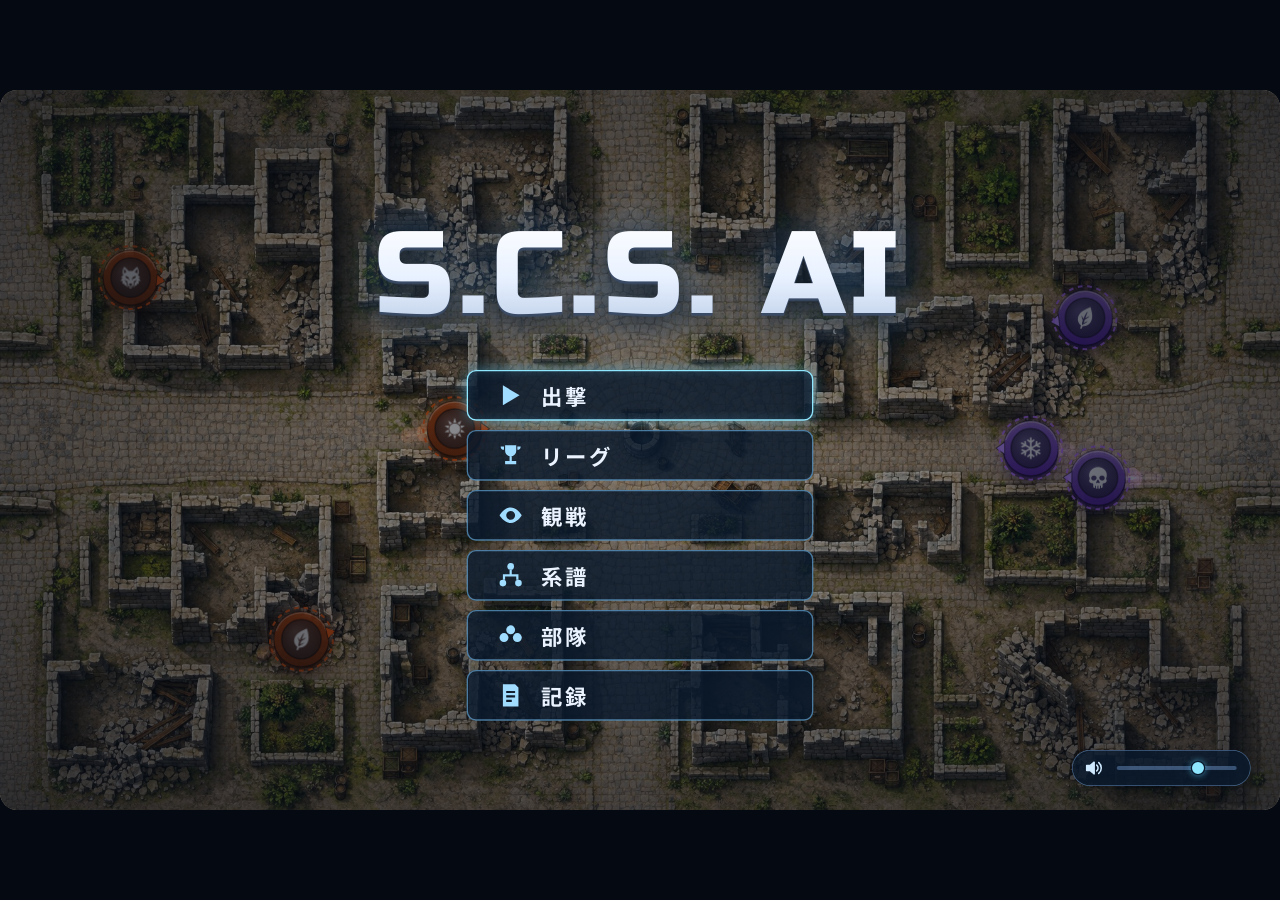
==== commit 658c1a03: "v2: リーグ画面に「最初から」（2度押しでシーズン1へ戻す・部隊の固定も解ける）build 1012v 本人「リーグリセットができないよ」（Obsidian v2.s4.qa.lg.reset）。 " ====
--- a/index.html
+++ b/index.html
@@ -12,7 +12,7 @@
 <link rel="preconnect" href="https://fonts.googleapis.com">
 <link rel="preconnect" href="https://fonts.gstatic.com" crossorigin>
 <link rel="stylesheet" href="https://fonts.googleapis.com/css2?family=Russo+One&family=Noto+Sans+JP:wght@500;700;900&display=swap" media="print" onload="this.media='all'">
-<link rel="stylesheet" href="v2.css?b=1012u">
+<link rel="stylesheet" href="v2.css?b=1012v">
 </head>
 <body>
 <div id="stage">
@@ -94,6 +94,7 @@
     <div class="foot">
       <button class="btn" data-go="title">タイトルへ</button>
       <button class="btn" data-go="squad" id="lgSquad">部隊へ</button>
+      <button class="btn sm" id="lgReset">最初から</button>
       <button class="btn hot big" id="lgGo">試合へ</button>
     </div>
   </section>
@@ -200,19 +201,19 @@
 <script src="../js/rng.js"></script>
 <script src="../js/data.js"></script>
 <script src="../js/derive.js"></script>
-<script src="js/squad3.js?b=1012u"></script>
-<script src="js/makers.js?b=1012u"></script>
-<script src="js/world.js?b=1012u"></script>
-<script src="js/plan.js?b=1012u"></script>
-<script src="js/store.js?b=1012u"></script>
-<script src="js/audio.js?b=1012u"></script>
-<script src="js/board.js?b=1012u"></script>
-<script src="js/runner.js?b=1012u"></script>
-<script src="js/insight.js?b=1012u"></script>
-<script src="js/mind.js?b=1012u"></script>
-<script src="js/league.js?b=1012u"></script>
-<script src="js/lineage2.js?b=1012u"></script>
-<script src="js/app.js?b=1012u"></script>
+<script src="js/squad3.js?b=1012v"></script>
+<script src="js/makers.js?b=1012v"></script>
+<script src="js/world.js?b=1012v"></script>
+<script src="js/plan.js?b=1012v"></script>
+<script src="js/store.js?b=1012v"></script>
+<script src="js/audio.js?b=1012v"></script>
+<script src="js/board.js?b=1012v"></script>
+<script src="js/runner.js?b=1012v"></script>
+<script src="js/insight.js?b=1012v"></script>
+<script src="js/mind.js?b=1012v"></script>
+<script src="js/league.js?b=1012v"></script>
+<script src="js/lineage2.js?b=1012v"></script>
+<script src="js/app.js?b=1012v"></script>
 <script>if ("serviceWorker" in navigator && /^https?:/.test(location.protocol)) navigator.serviceWorker.register("../sw.js", { scope: "../" }).catch(function () {});</script>
 </body>
 </html>
